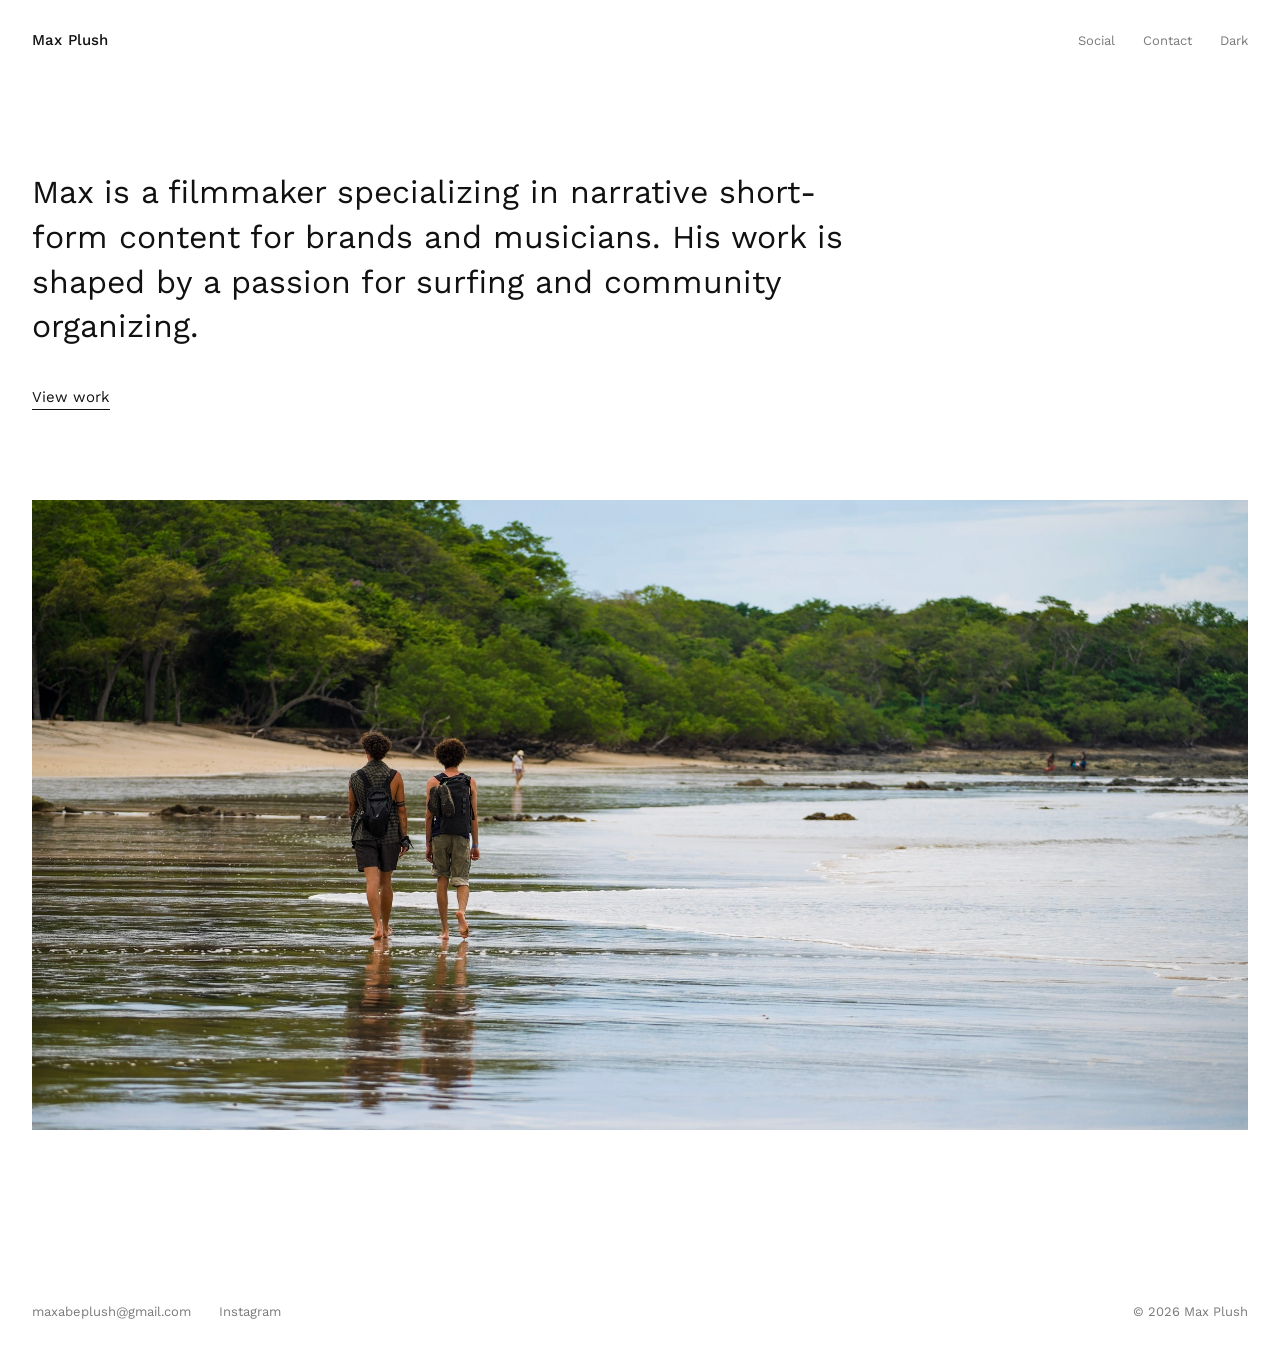
==== index.html @ 2f48f3fd "Add a light/dark toggle Follows the device setting until the visitor picks one, and remembers the ch" ====
<!doctype html>
<html lang="en">
<head>
<meta charset="utf-8">
<meta name="viewport" content="width=device-width, initial-scale=1">
<title>Max Plush — Filmmaker</title>
<meta name="description" content="Max Plush is a filmmaker specializing in narrative short-form content for brands and musicians.">
<meta property="og:title" content="Max Plush — Filmmaker">
<meta property="og:description" content="Narrative short-form social content.">
<meta property="og:image" content="https://maxplushfilms.com/images/social/home.jpg">
<link rel="preconnect" href="https://fonts.googleapis.com">
<link rel="preconnect" href="https://fonts.gstatic.com" crossorigin>
<link href="https://fonts.googleapis.com/css2?family=Work+Sans:wght@400;500&amp;display=swap" rel="stylesheet">
<link rel="stylesheet" href="styles.css">
<script>try{var t=localStorage.getItem("theme");if(t)document.documentElement.dataset.theme=t}catch(e){}</script>
</head>
<body>

<header class="site-header">
<a class="logo" href="index.html">Max Plush</a>
<nav class="site-nav">
<a href="social.html">Social</a>
<a href="mailto:maxabeplush@gmail.com">Contact</a>
<button class="theme-toggle" type="button">Dark</button>
</nav>
</header>

<main class="wrap">
<div class="home">
<p class="bio">Max is a filmmaker specializing in narrative short-form content for brands and musicians. His work is shaped by a passion for surfing and community organizing.</p>
<a class="cta" href="social.html">View work</a>

<div class="home-image">
<img src="images/social/home.jpg" alt="Two friends with backpacks walking barefoot along a wet beach toward a jungle shoreline">
</div>
</div>
</main>

<footer class="site-footer">
<a href="mailto:maxabeplush@gmail.com">maxabeplush@gmail.com</a>
<a href="https://www.instagram.com/maxplushfilms/">Instagram</a>
<span class="copy">© 2026 Max Plush</span>
</footer>

<script src="theme.js"></script>
</body>
</html>
---- styles.css ----
:root {
  --bg: #fff;
  --fg: #111;
  --muted: #7a7a7a;
  --line: #ebebeb;
  --tile: #111;
  --gap: 8px;
  --pad: 32px;
  color-scheme: light;
}

/* Dark theme: follows the device setting unless the visitor picked light,
   or applies when they picked dark (theme.js sets data-theme). */
@media (prefers-color-scheme: dark) {
  :root:not([data-theme="light"]) {
    --bg: #0f0f0f;
    --fg: #ececec;
    --muted: #8c8c8c;
    --line: #262626;
    --tile: #1c1c1c;
    color-scheme: dark;
  }
}
:root[data-theme="dark"] {
  --bg: #0f0f0f;
  --fg: #ececec;
  --muted: #8c8c8c;
  --line: #262626;
  --tile: #1c1c1c;
  color-scheme: dark;
}

/* Logos that need a different version or backing in each theme. */
.only-dark { display: none !important; }
@media (prefers-color-scheme: dark) {
  :root:not([data-theme="light"]) .only-dark { display: inline !important; }
  :root:not([data-theme="light"]) .only-light { display: none !important; }
  :root:not([data-theme="light"]) .client img.mark { background: #fff; padding: 6px; }
}
:root[data-theme="dark"] .only-dark { display: inline !important; }
:root[data-theme="dark"] .only-light { display: none !important; }
:root[data-theme="dark"] .client img.mark { background: #fff; padding: 6px; }

.theme-toggle {
  padding: 0;
  border: 0;
  background: none;
  font: inherit;
  color: var(--muted);
  cursor: pointer;
}
.theme-toggle:hover { color: var(--fg); }

* { box-sizing: border-box; }

html { -webkit-text-size-adjust: 100%; }

body {
  margin: 0;
  background: var(--bg);
  color: var(--fg);
  font: 400 15px/1.6 'Work Sans', system-ui, sans-serif;
}

a { color: inherit; text-decoration: none; }
a:hover { color: var(--muted); }
p a { text-decoration: underline; text-underline-offset: 3px; text-decoration-color: var(--line); }

img, video { display: block; max-width: 100%; }

h1, p { margin: 0; }

.wrap {
  max-width: 1440px;
  margin: 0 auto;
  padding: 0 var(--pad);
}

/* Header */

.site-header {
  max-width: 1440px;
  margin: 0 auto;
  padding: 28px var(--pad);
  display: flex;
  justify-content: space-between;
  align-items: baseline;
  gap: 24px;
}

.logo { font-weight: 500; letter-spacing: 0.01em; }

.site-nav { display: flex; gap: 28px; font-size: 13px; }
.site-nav a { color: var(--muted); }
.site-nav a:hover,
.site-nav a[aria-current="page"] { color: var(--fg); }

/* Page intros */

.intro {
  padding: 56px 0 40px;
  max-width: 620px;
  display: flex;
  flex-direction: column;
  gap: 12px;
}

.intro h1 { font-size: 28px; font-weight: 400; line-height: 1.25; }
.intro p { color: var(--muted); }

.label {
  font-size: 12px;
  font-weight: 500;
  letter-spacing: 0.1em;
  text-transform: uppercase;
  color: var(--muted);
}
a.label:hover { color: var(--fg); }

.empty-note {
  padding: 96px 24px;
  border: 1px solid var(--line);
  text-align: center;
  color: var(--muted);
}

/* Home */

.home { padding: 10vh 0 48px; }

.home .bio {
  max-width: 820px;
  font-size: clamp(22px, 2.6vw, 32px);
  line-height: 1.4;
}

.home .cta {
  display: inline-block;
  margin-top: 36px;
  font-size: 15px;
  border-bottom: 1px solid var(--fg);
}
.home .cta:hover { border-color: var(--muted); }

.home-image { margin-top: 10vh; }
.home-image img { width: 100%; height: min(70vh, 760px); object-fit: cover; object-position: center 60%; }

/* Social: category cards */

.cards {
  display: grid;
  grid-template-columns: repeat(3, minmax(0, 1fr));
  gap: var(--gap);
}

.card { display: flex; flex-direction: column; gap: 12px; }
.card img { width: 100%; aspect-ratio: 4 / 5; object-fit: cover; transition: opacity 0.2s; }
.card:hover img { opacity: 0.88; }
.card:hover { color: var(--fg); }
.card span { font-size: 15px; }

/* Clips: video tiles on category pages and the Thirty Days calendar */

.clips {
  display: grid;
  grid-template-columns: repeat(4, minmax(0, 1fr));
  gap: var(--gap);
}
.clips.landscape { grid-template-columns: repeat(2, minmax(0, 1fr)); }

.clip,
.day {
  position: relative;
  aspect-ratio: 9 / 16;
  background: var(--tile);
  color: #fff;
  overflow: hidden;
}
.clips.landscape .clip { aspect-ratio: 16 / 9; }
.day { aspect-ratio: 4 / 5; }

.clip img,
.clip video,
.day img,
.day video {
  position: absolute;
  inset: 0;
  width: 100%;
  height: 100%;
  object-fit: cover;
}

.tag {
  position: absolute;
  left: 12px;
  right: 12px;
  bottom: 10px;
  display: flex;
  justify-content: space-between;
  gap: 8px;
  font-size: 12px;
  letter-spacing: 0.04em;
}

.clip,
.day.filled { cursor: pointer; }
.clip .tag,
.day.filled .tag { text-shadow: 0 1px 6px rgba(0, 0, 0, 0.6); }
.clip:hover,
.day.filled:hover { color: #fff; }
.clip:hover img,
.clip:hover video,
.day.filled:hover img,
.day.filled:hover video { opacity: 0.85; }
.day.empty .tag { color: #6e6e6e; }
.day.filled::after {
  content: '';
  position: absolute;
  inset: auto 0 0 0;
  height: 40%;
  background: linear-gradient(transparent, rgba(0, 0, 0, 0.55));
  pointer-events: none;
}
.day.filled .tag { z-index: 1; }

/* Photo sets: one row per group. Each photo's flex-grow is its aspect ratio
   (--r = width / height), so every photo in a row ends up the same height. */

.set-block + .set-block,
.clips:not(:empty) + .set-block { margin-top: 56px; }
.set-block > .label { display: block; margin-bottom: 14px; }
.set-title { margin: 0 0 16px; font-size: 18px; font-weight: 400; }

.client { display: inline-flex; align-items: center; gap: 16px; margin-bottom: 20px; }
.client img { width: 72px; height: 72px; padding: 6px; background: var(--bg); }
.client .set-title { margin: 0; display: flex; align-items: center; gap: 10px; }
.client img.wordmark { width: auto; height: 30px; padding: 0; }
.client img.mark { width: auto; height: 48px; padding: 0; }

.set { display: flex; gap: var(--gap); align-items: flex-start; }
.set + .set { margin-top: var(--gap); }
.set > a { flex: var(--r, 1) 1 0%; min-width: 0; max-width: calc(620px * var(--r, 1)); cursor: zoom-in; }
.set img { width: 100%; height: auto; }
.set > a:hover img { opacity: 0.9; }
.set > a.play { position: relative; cursor: pointer; }
.set > a.play::after {
  content: '▶ Play';
  position: absolute;
  left: 12px;
  bottom: 10px;
  font-size: 12px;
  letter-spacing: 0.04em;
  color: #fff;
  text-shadow: 0 1px 6px rgba(0, 0, 0, 0.6);
}
.set-note { margin-top: 12px; font-size: 13px; color: var(--muted); }
.set-lede { max-width: 560px; margin: -8px 0 16px; color: var(--muted); }
.client + .set-lede { margin-top: -12px; }

/* Hover previews (preview.js): fade the muted clip in once it's playing. */
video.preview {
  position: absolute;
  inset: 0;
  width: 100%;
  height: 100%;
  object-fit: cover;
  opacity: 0;
  transition: opacity 0.25s;
  pointer-events: none;
}
.previewing > video.preview.ready { opacity: 1; }

.calendar {
  display: grid;
  grid-template-columns: repeat(6, minmax(0, 1fr));
  gap: var(--gap);
}

/* Footer */

.site-footer {
  max-width: 1440px;
  margin: 96px auto 0;
  padding: 28px var(--pad) 40px;
  display: flex;
  flex-wrap: wrap;
  gap: 12px 28px;
  font-size: 13px;
  color: var(--muted);
}
.site-footer a:hover { color: var(--fg); }
.site-footer .copy { margin-left: auto; }

/* Lightbox */

.lightbox {
  width: 100vw;
  height: 100dvh;
  max-width: none;
  max-height: none;
  margin: 0;
  padding: 0;
  border: 0;
  background: var(--bg);
}
.lightbox::backdrop { background: transparent; }
.lb-stage { width: 100%; height: 100%; display: grid; place-items: center; padding: 56px; }
.lb-stage img,
.lb-stage video { max-width: 100%; max-height: calc(100dvh - 112px); object-fit: contain; }
.lightbox button {
  position: absolute;
  background: none;
  border: 0;
  padding: 16px 20px;
  font: inherit;
  font-size: 13px;
  color: var(--fg);
  cursor: pointer;
}
.lightbox button:hover { color: var(--muted); }
.lb-close { top: 0; right: 0; }
.lb-prev { left: 0; top: 50%; transform: translateY(-50%); }
.lb-next { right: 0; top: 50%; transform: translateY(-50%); }
.lightbox.single .lb-prev,
.lightbox.single .lb-next { display: none; }

/* Small screens */

@media (max-width: 760px) {
  :root { --pad: 16px; }
  .site-header { padding-top: 20px; padding-bottom: 20px; }
  .intro { padding: 32px 0 28px; }
  .intro h1 { font-size: 24px; }
  .home { padding-top: 6vh; }
  .home-image img { height: 56vh; }
  .cards { grid-template-columns: 1fr; gap: 32px; }
  .clips { grid-template-columns: repeat(2, minmax(0, 1fr)); }
  .clips.landscape { grid-template-columns: 1fr; }
  .set { flex-wrap: wrap; }
  .set > a { flex: 1 1 calc(50% - var(--gap)); max-width: none; }
  .set > a.wide { flex-basis: 100%; }
  .calendar { grid-template-columns: repeat(3, minmax(0, 1fr)); }
  .day .tag { flex-direction: column; gap: 0; font-size: 11px; line-height: 1.4; white-space: nowrap; }
  .site-footer .copy { margin-left: 0; width: 100%; }
  .lb-stage { padding: 48px 8px; }
}
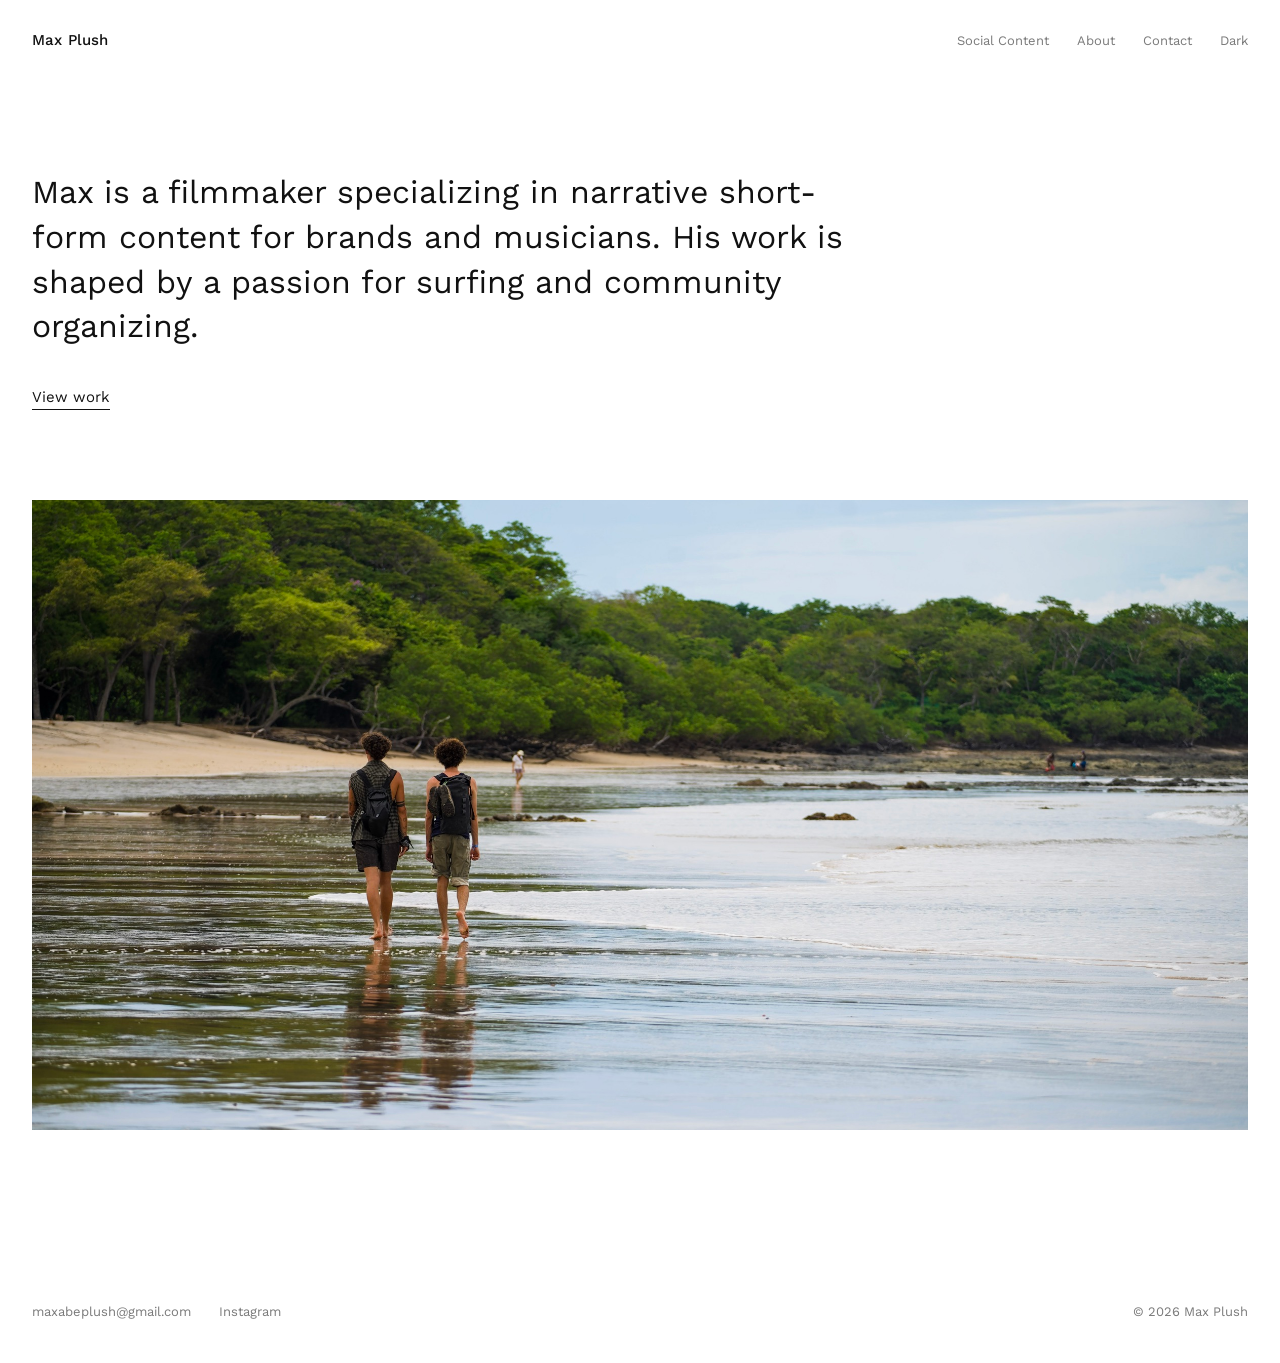
==== commit 30a70387: "Add About and Contact pages; rename Social to Social Content Co-Authored-By: Claude Opus 5.5 <norepl" ====
--- a/index.html
+++ b/index.html
@@ -19,8 +19,9 @@
 <header class="site-header">
 <a class="logo" href="index.html">Max Plush</a>
 <nav class="site-nav">
-<a href="social.html">Social</a>
-<a href="mailto:maxabeplush@gmail.com">Contact</a>
+<a href="social.html">Social Content</a>
+<a href="about.html">About</a>
+<a href="contact.html">Contact</a>
 <button class="theme-toggle" type="button">Dark</button>
 </nav>
 </header>
--- a/styles.css
+++ b/styles.css
@@ -90,7 +90,7 @@
 
 .logo { font-weight: 500; letter-spacing: 0.01em; }
 
-.site-nav { display: flex; gap: 28px; font-size: 13px; }
+.site-nav { display: flex; flex-wrap: wrap; justify-content: flex-end; gap: 8px 28px; font-size: 13px; }
 .site-nav a { color: var(--muted); }
 .site-nav a:hover,
 .site-nav a[aria-current="page"] { color: var(--fg); }
@@ -144,6 +144,35 @@
 
 .home-image { margin-top: 10vh; }
 .home-image img { width: 100%; height: min(70vh, 760px); object-fit: cover; object-position: center 60%; }
+
+/* About */
+
+.about {
+  padding-top: 56px;
+  display: grid;
+  grid-template-columns: repeat(12, minmax(0, 1fr));
+  gap: 24px;
+  align-items: start;
+}
+.about > img { grid-column: span 5; width: 100%; aspect-ratio: 4 / 5; object-fit: cover; }
+.about-text { grid-column: 7 / span 6; display: flex; flex-direction: column; gap: 18px; max-width: 560px; }
+.about-text h1 { margin: 0; }
+.about-text .lead { font-size: 26px; line-height: 1.35; }
+
+/* Contact */
+
+.contact { padding: 10vh 0 24px; }
+.contact h1 { font-size: clamp(40px, 6vw, 72px); font-weight: 400; line-height: 1.05; margin-bottom: 48px; }
+.contact-links { list-style: none; margin: 0; padding: 0; max-width: 720px; border-top: 1px solid var(--line); }
+.contact-links li { border-bottom: 1px solid var(--line); }
+.contact-links a {
+  display: grid;
+  grid-template-columns: 120px 1fr;
+  gap: 16px;
+  align-items: baseline;
+  padding: 20px 0;
+  font-size: 18px;
+}
 
 /* Social: category cards */
 
@@ -328,12 +357,15 @@
 
 @media (max-width: 760px) {
   :root { --pad: 16px; }
-  .site-header { padding-top: 20px; padding-bottom: 20px; }
+  .site-header { padding-top: 20px; padding-bottom: 20px; flex-direction: column; gap: 10px; }
+  .site-nav { justify-content: flex-start; gap: 8px 20px; }
   .intro { padding: 32px 0 28px; }
   .intro h1 { font-size: 24px; }
   .home { padding-top: 6vh; }
   .home-image img { height: 56vh; }
   .cards { grid-template-columns: 1fr; gap: 32px; }
+  .about { display: flex; flex-direction: column; gap: 32px; padding-top: 32px; }
+  .contact-links a { grid-template-columns: 1fr; gap: 4px; font-size: 16px; }
   .clips { grid-template-columns: repeat(2, minmax(0, 1fr)); }
   .clips.landscape { grid-template-columns: 1fr; }
   .set { flex-wrap: wrap; }
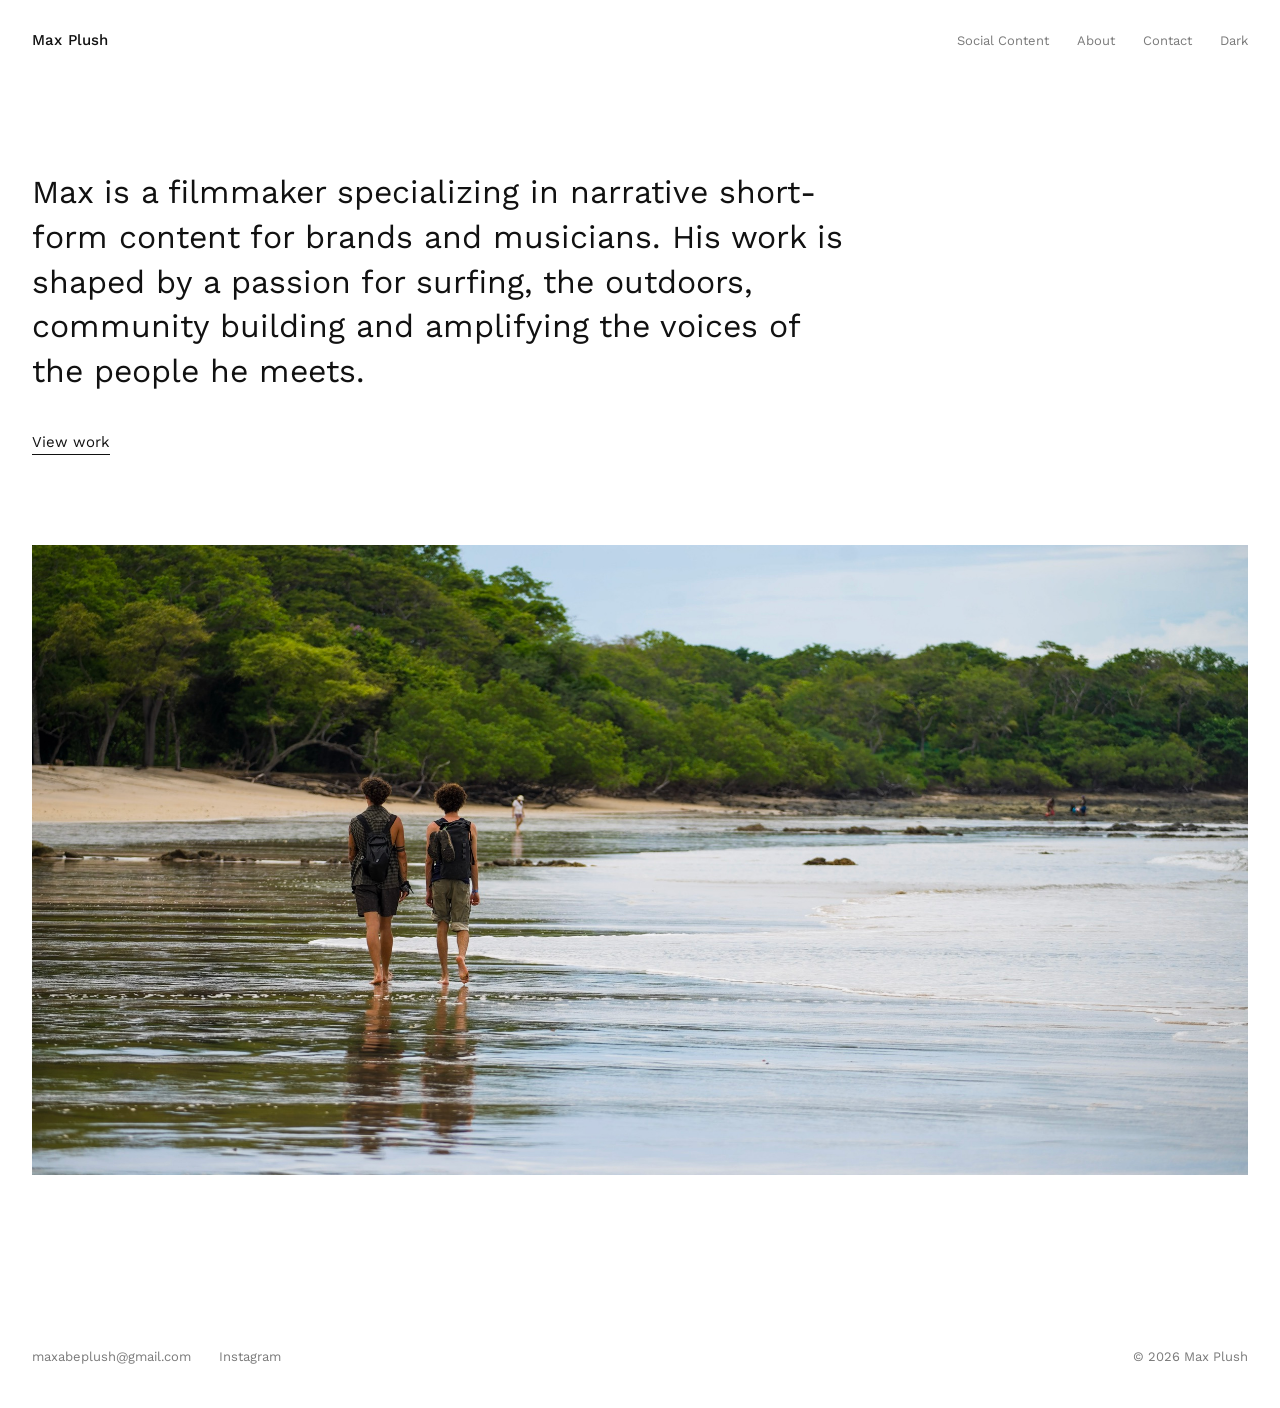
==== commit 03a6e8c9: "Expand home and About bios; add Clearlake and Claremont Co-Authored-By: Claude Opus 5.5 <noreply@ant" ====
--- a/index.html
+++ b/index.html
@@ -28,7 +28,7 @@
 
 <main class="wrap">
 <div class="home">
-<p class="bio">Max is a filmmaker specializing in narrative short-form content for brands and musicians. His work is shaped by a passion for surfing and community organizing.</p>
+<p class="bio">Max is a filmmaker specializing in narrative short-form content for brands and musicians. His work is shaped by a passion for surfing, the outdoors, community building and amplifying the voices of the people he meets.</p>
 <a class="cta" href="social.html">View work</a>
 
 <div class="home-image">
--- a/styles.css
+++ b/styles.css
@@ -148,16 +148,16 @@
 /* About */
 
 .about {
-  padding-top: 56px;
+  padding-top: 48px;
   display: grid;
   grid-template-columns: repeat(12, minmax(0, 1fr));
   gap: 24px;
-  align-items: start;
+  align-items: center;
 }
 .about > img { grid-column: span 5; width: 100%; aspect-ratio: 4 / 5; object-fit: cover; }
-.about-text { grid-column: 7 / span 6; display: flex; flex-direction: column; gap: 18px; max-width: 560px; }
-.about-text h1 { margin: 0; }
-.about-text .lead { font-size: 26px; line-height: 1.35; }
+.about-text { grid-column: 7 / span 6; display: flex; flex-direction: column; gap: 16px; max-width: 600px; }
+.about-text .lead { margin: 0 0 8px; font-size: 24px; font-weight: 400; line-height: 1.3; }
+.about-text p:last-child { margin-top: 8px; }
 
 /* Contact */
 
@@ -266,6 +266,26 @@
 .client img.wordmark { width: auto; height: 30px; padding: 0; }
 .client img.mark { width: auto; height: 48px; padding: 0; }
 
+/* Two client sections side by side. Subgrid lines up their title, optional
+   description and video rows so both videos start at the same height. */
+.set-block + .pair,
+.pair + .set-block { margin-top: 56px; }
+.pair {
+  display: grid;
+  grid-template-columns: repeat(2, minmax(0, 1fr));
+  column-gap: 24px;
+}
+.pair > .set-block {
+  margin-top: 0;
+  display: grid;
+  grid-row: span 3;
+  grid-template-rows: subgrid;
+  align-content: start;
+}
+.pair > .set-block > .client { grid-row: 1; align-self: start; min-height: 48px; }
+.pair > .set-block > .set-lede { grid-row: 2; }
+.pair > .set-block > .set { grid-row: 3; }
+
 .set { display: flex; gap: var(--gap); align-items: flex-start; }
 .set + .set { margin-top: var(--gap); }
 .set > a { flex: var(--r, 1) 1 0%; min-width: 0; max-width: calc(620px * var(--r, 1)); cursor: zoom-in; }
@@ -368,6 +388,9 @@
   .contact-links a { grid-template-columns: 1fr; gap: 4px; font-size: 16px; }
   .clips { grid-template-columns: repeat(2, minmax(0, 1fr)); }
   .clips.landscape { grid-template-columns: 1fr; }
+  .pair { grid-template-columns: 1fr; }
+  .pair > .set-block { display: block; }
+  .pair > .set-block + .set-block { margin-top: 56px; }
   .set { flex-wrap: wrap; }
   .set > a { flex: 1 1 calc(50% - var(--gap)); max-width: none; }
   .set > a.wide { flex-basis: 100%; }
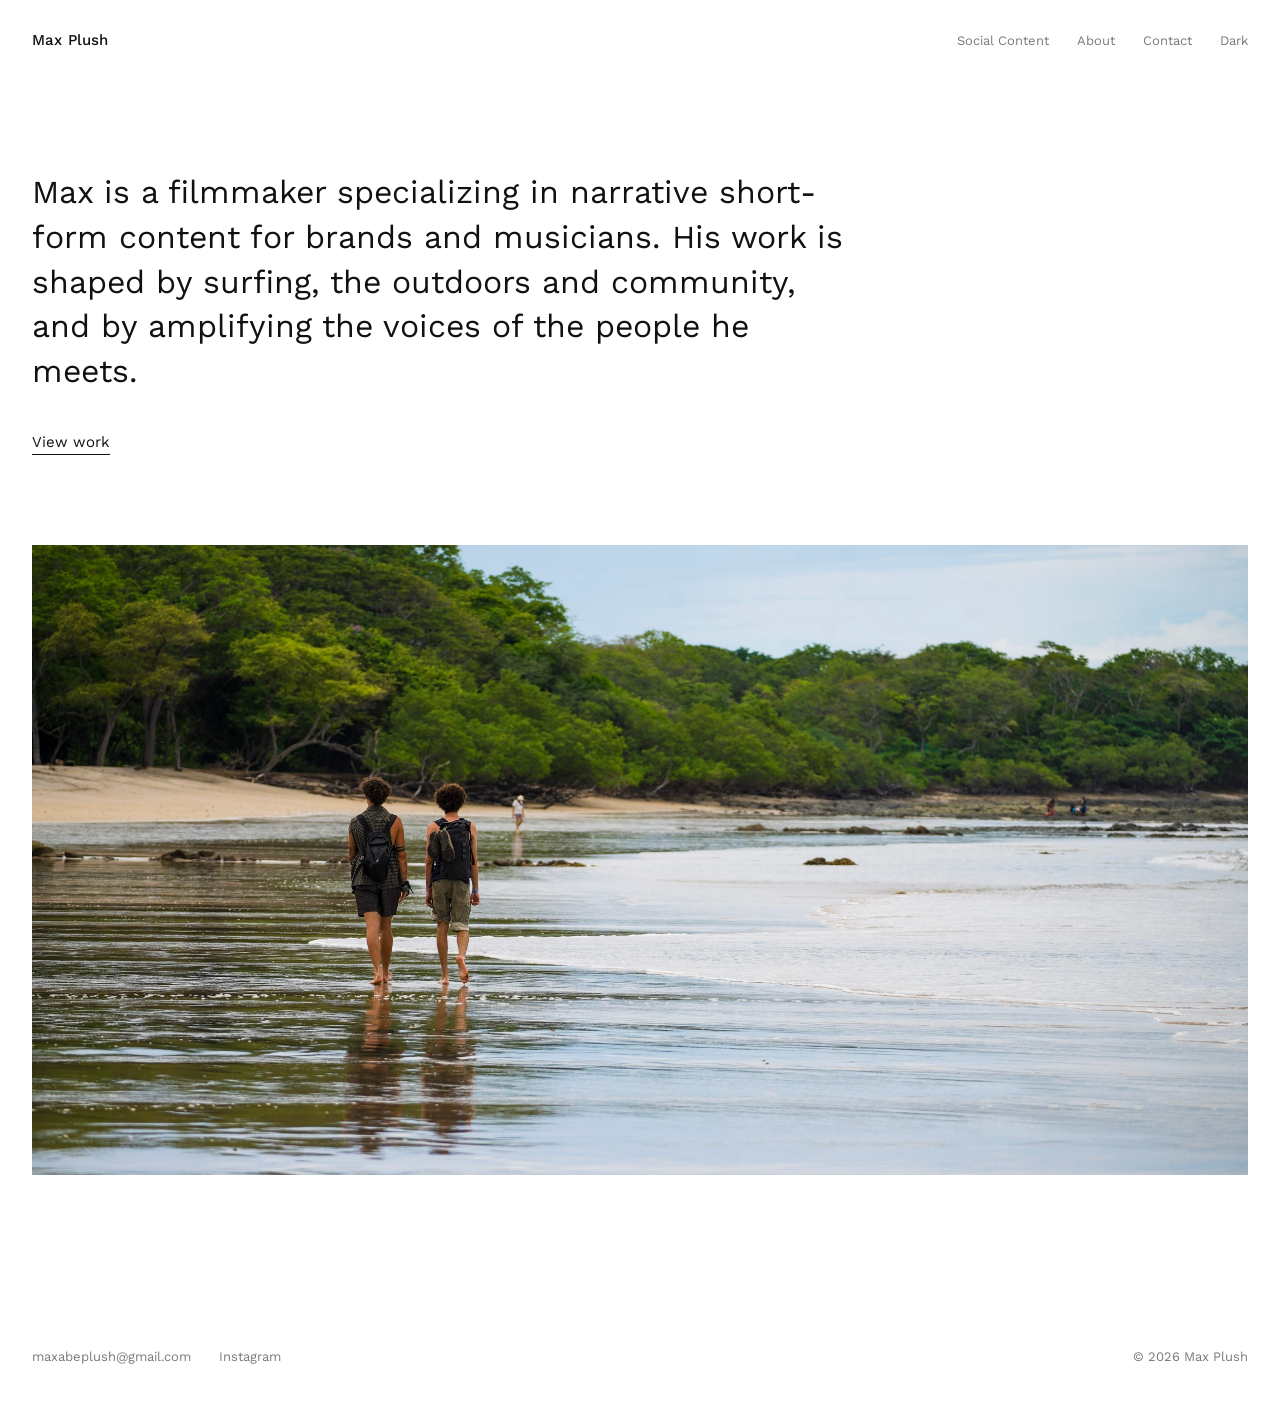
==== commit 481002af: "Add Soleil to Interviews and Thirty Days days 9–10; tighten home bio Simplify .gitignore now that ra" ====
--- a/index.html
+++ b/index.html
@@ -28,7 +28,7 @@
 
 <main class="wrap">
 <div class="home">
-<p class="bio">Max is a filmmaker specializing in narrative short-form content for brands and musicians. His work is shaped by a passion for surfing, the outdoors, community building and amplifying the voices of the people he meets.</p>
+<p class="bio">Max is a filmmaker specializing in narrative short-form content for brands and musicians. His work is shaped by surfing, the outdoors and community, and by amplifying the voices of the people he meets.</p>
 <a class="cta" href="social.html">View work</a>
 
 <div class="home-image">
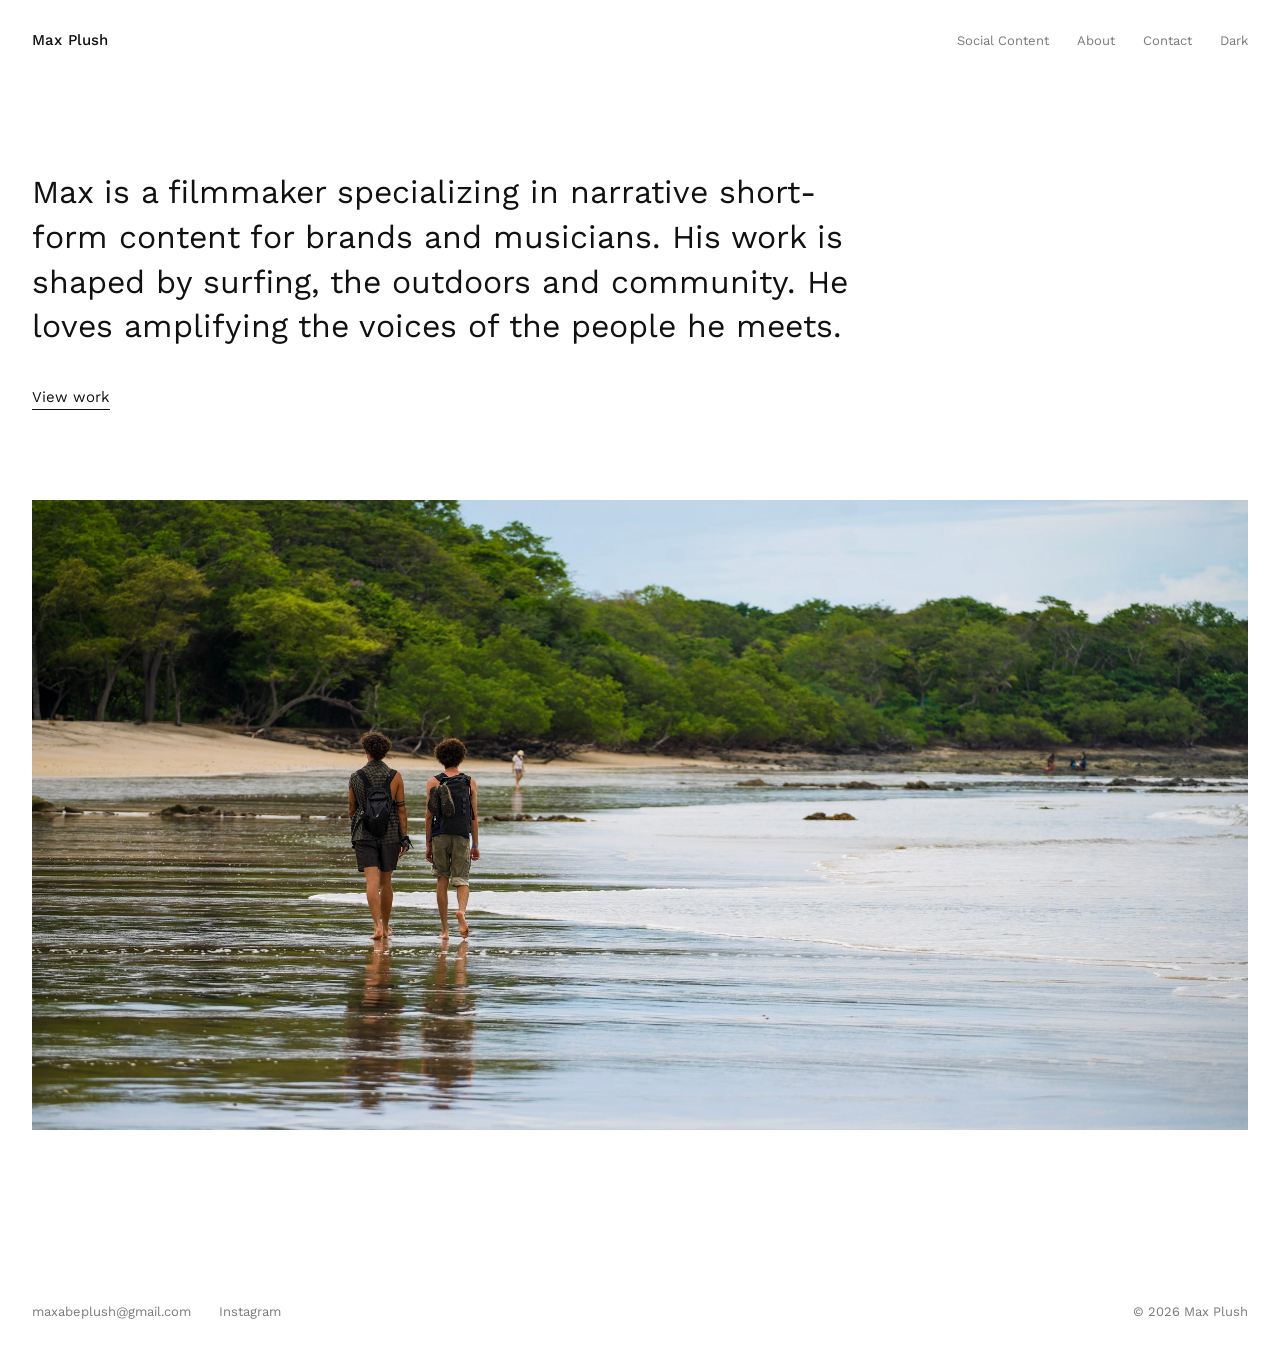
==== commit bd4cc765: "Split the home bio's second sentence Co-Authored-By: Claude Opus 5.5 <noreply@anthropic.com>" ====
--- a/index.html
+++ b/index.html
@@ -28,7 +28,7 @@
 
 <main class="wrap">
 <div class="home">
-<p class="bio">Max is a filmmaker specializing in narrative short-form content for brands and musicians. His work is shaped by surfing, the outdoors and community, and by amplifying the voices of the people he meets.</p>
+<p class="bio">Max is a filmmaker specializing in narrative short-form content for brands and musicians. His work is shaped by surfing, the outdoors and community. He loves amplifying the voices of the people he meets.</p>
 <a class="cta" href="social.html">View work</a>
 
 <div class="home-image">
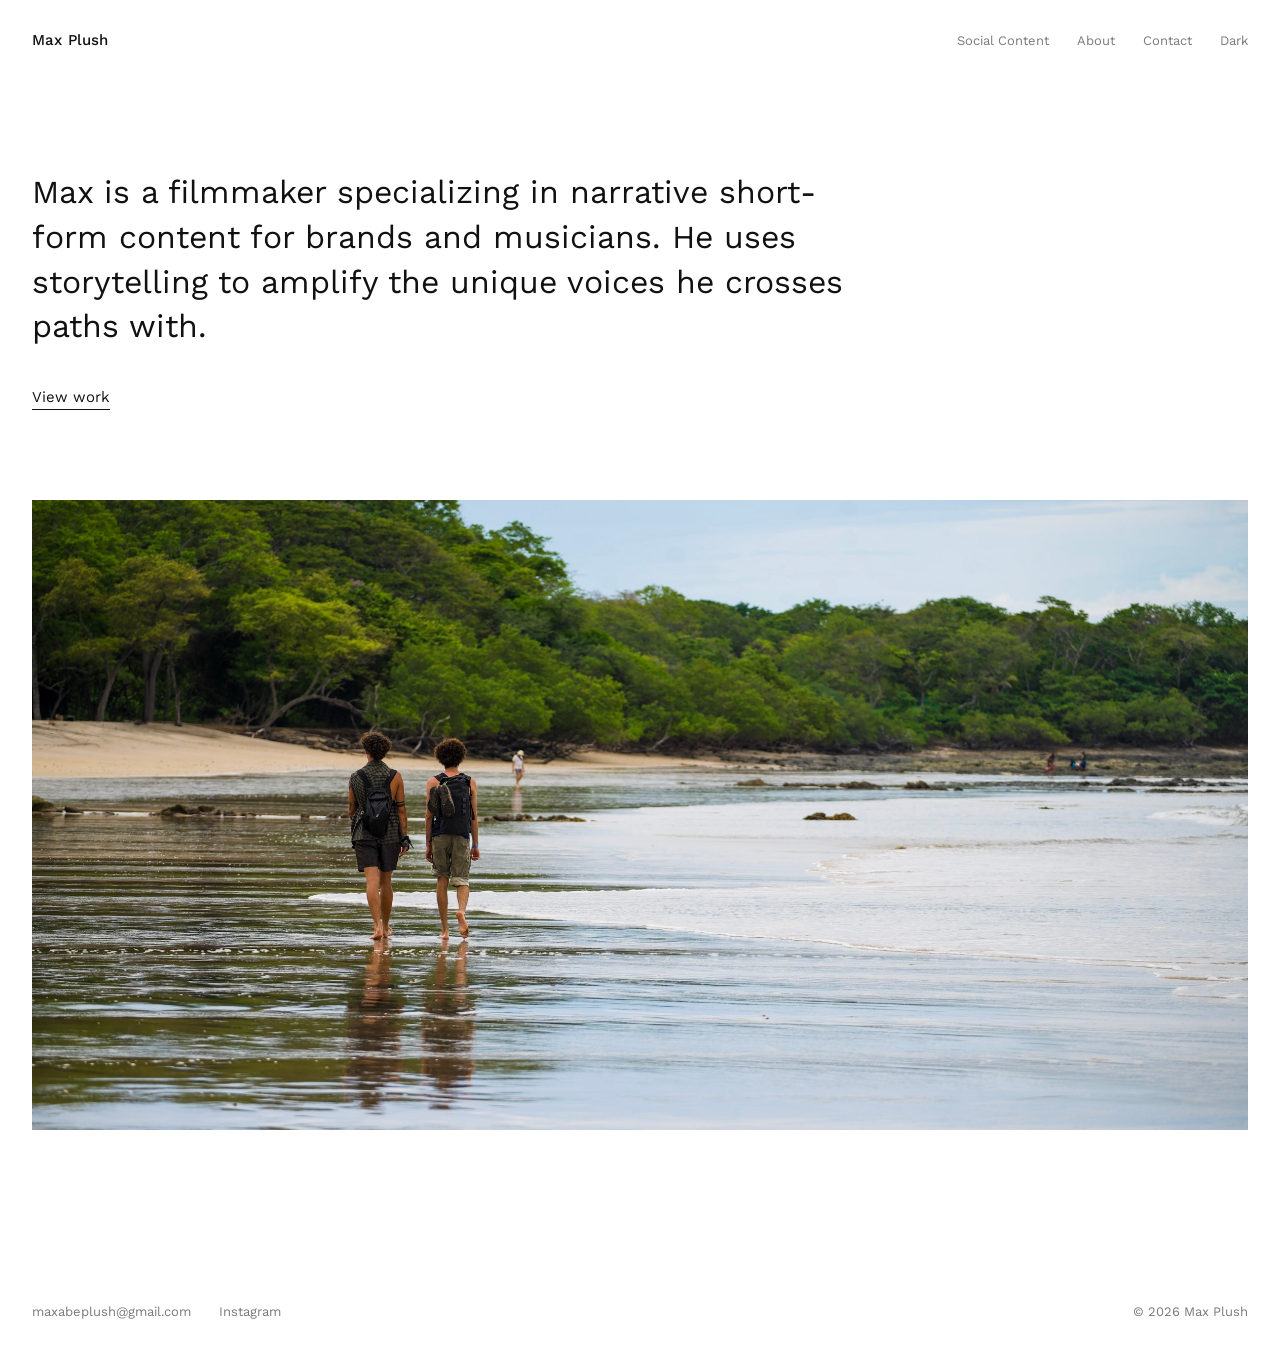
==== commit a72cfb66: "Shorten the home bio Co-Authored-By: Claude Opus 5.5 <noreply@anthropic.com>" ====
--- a/index.html
+++ b/index.html
@@ -28,7 +28,7 @@
 
 <main class="wrap">
 <div class="home">
-<p class="bio">Max is a filmmaker specializing in narrative short-form content for brands and musicians. His work is shaped by surfing, the outdoors and community. He loves amplifying the voices of the people he meets.</p>
+<p class="bio">Max is a filmmaker specializing in narrative short-form content for brands and musicians. He uses storytelling to amplify the unique voices he crosses paths with.</p>
 <a class="cta" href="social.html">View work</a>
 
 <div class="home-image">
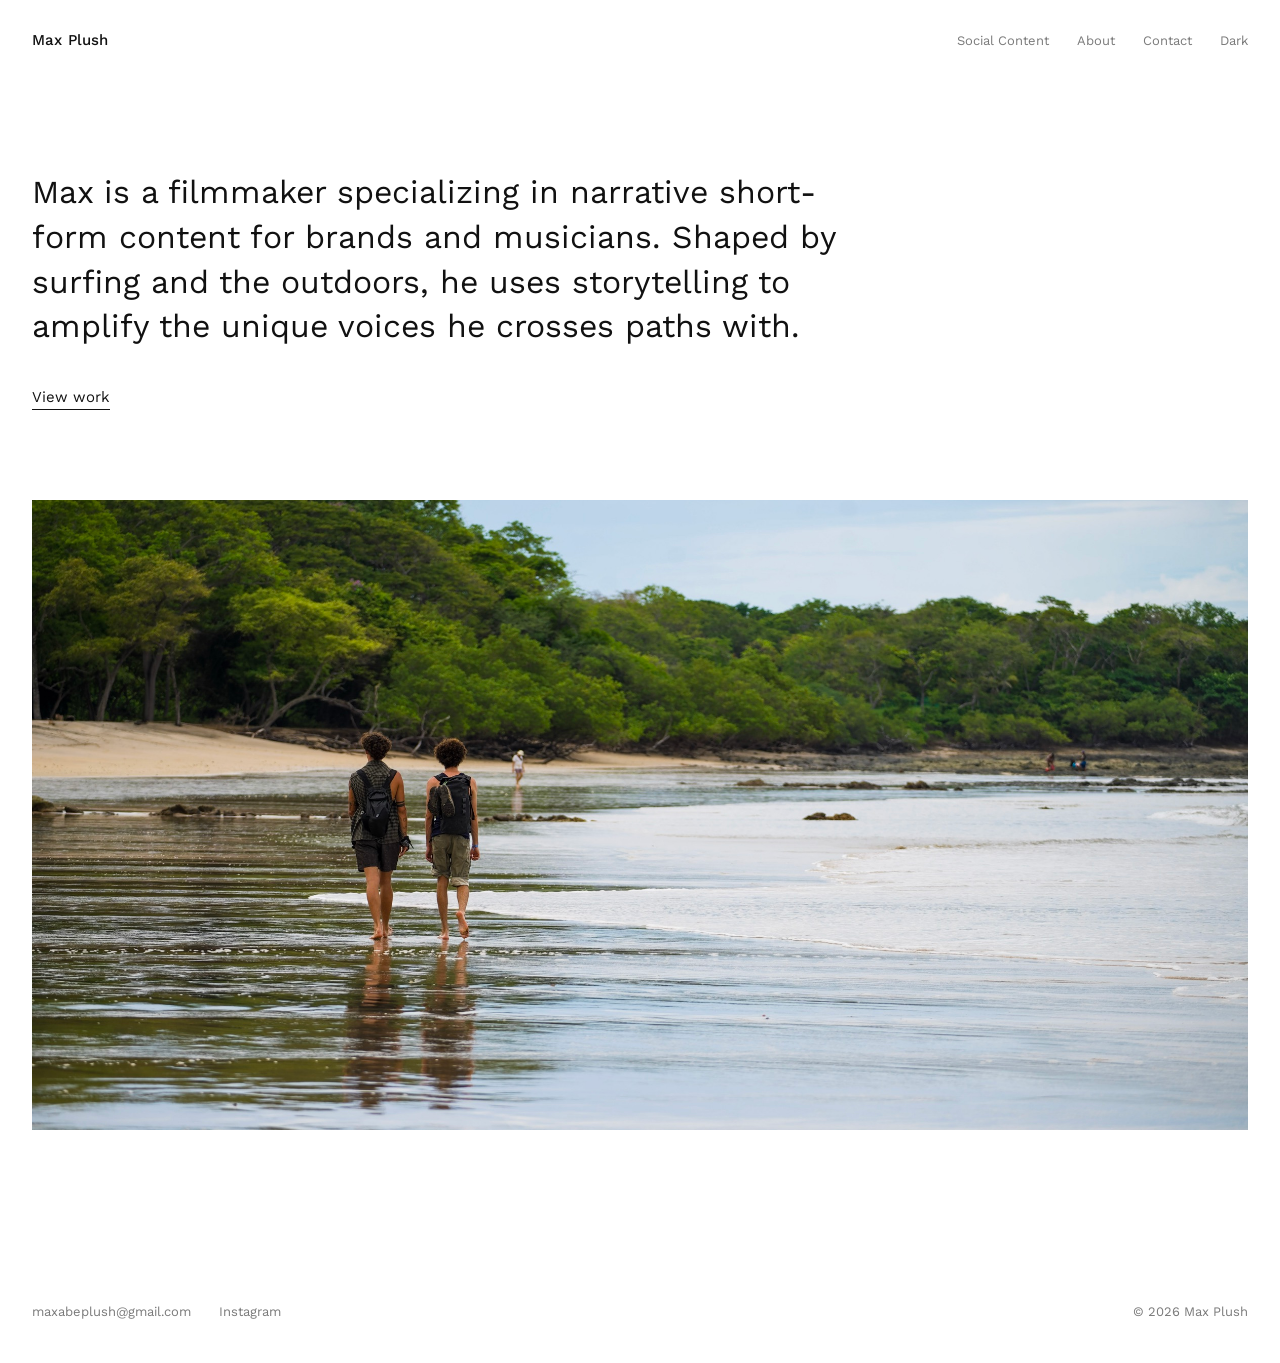
==== commit 62e6a9c0: "Bring surfing and the outdoors back into the home bio Co-Authored-By: Claude Opus 5.5 <noreply@anthr" ====
--- a/index.html
+++ b/index.html
@@ -28,7 +28,7 @@
 
 <main class="wrap">
 <div class="home">
-<p class="bio">Max is a filmmaker specializing in narrative short-form content for brands and musicians. He uses storytelling to amplify the unique voices he crosses paths with.</p>
+<p class="bio">Max is a filmmaker specializing in narrative short-form content for brands and musicians. Shaped by surfing and the outdoors, he uses storytelling to amplify the unique voices he crosses paths with.</p>
 <a class="cta" href="social.html">View work</a>
 
 <div class="home-image">
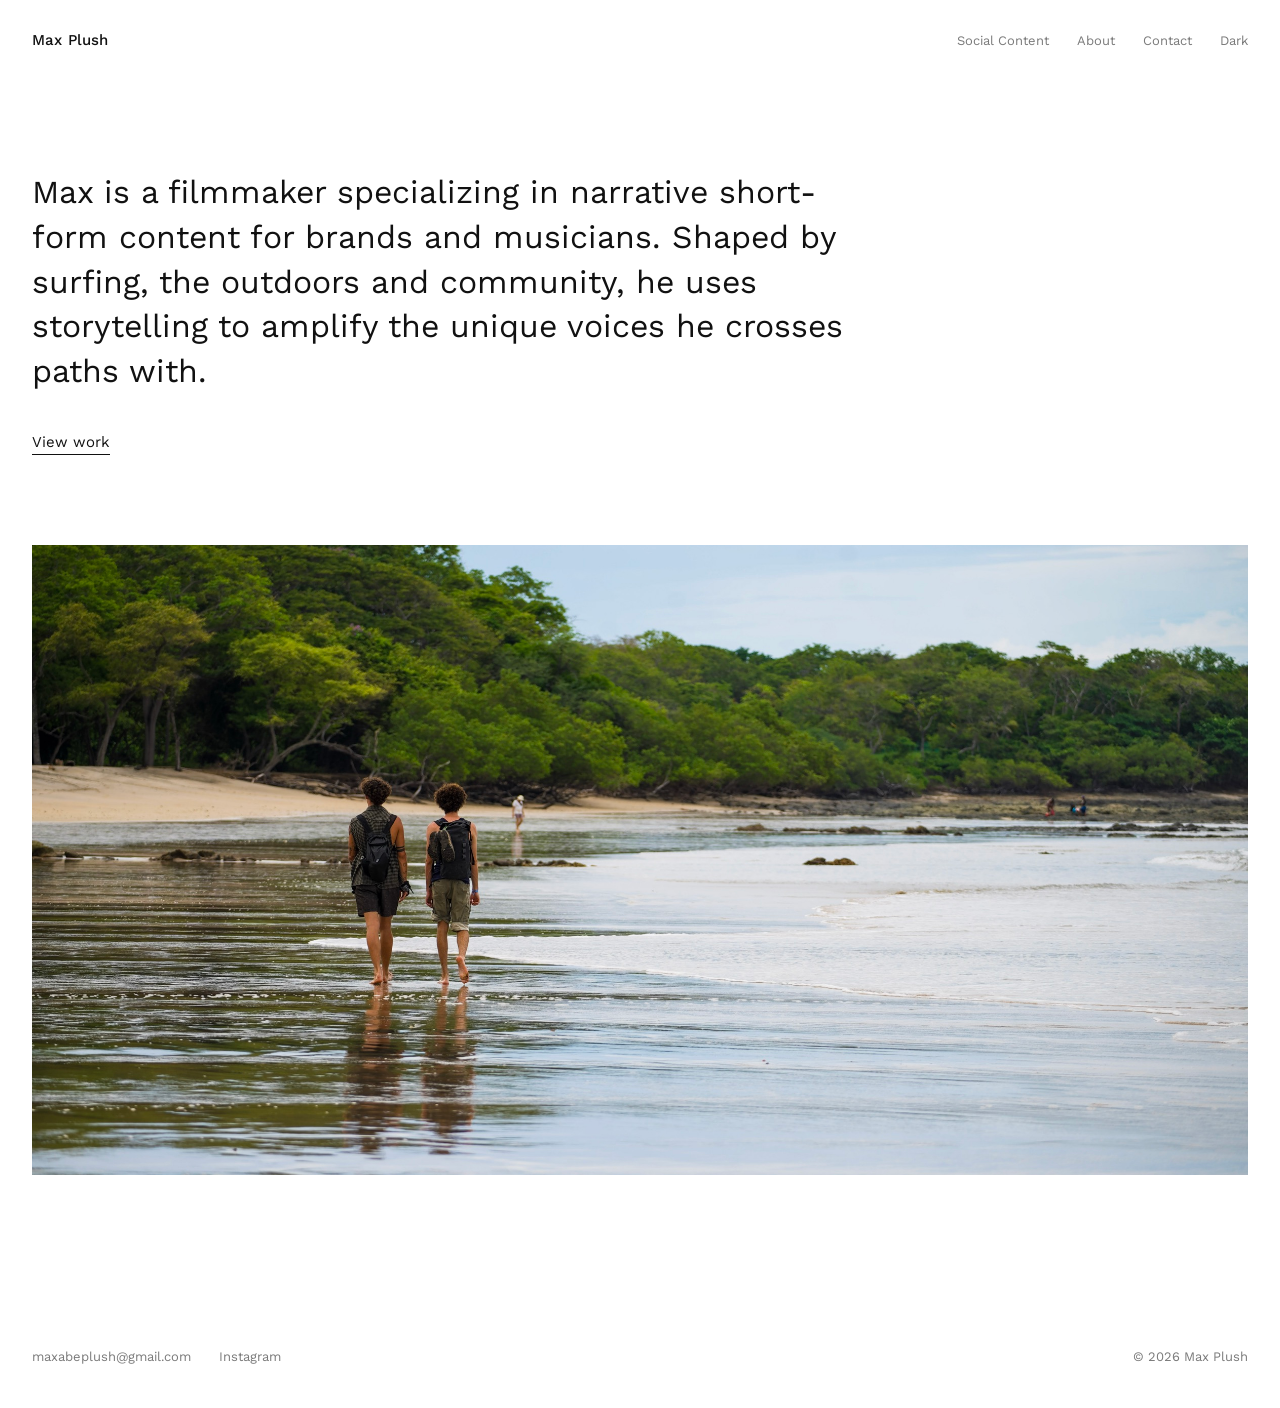
==== commit a695feed: "Add community back to the home bio Co-Authored-By: Claude Opus 5.5 <noreply@anthropic.com>" ====
--- a/index.html
+++ b/index.html
@@ -28,7 +28,7 @@
 
 <main class="wrap">
 <div class="home">
-<p class="bio">Max is a filmmaker specializing in narrative short-form content for brands and musicians. Shaped by surfing and the outdoors, he uses storytelling to amplify the unique voices he crosses paths with.</p>
+<p class="bio">Max is a filmmaker specializing in narrative short-form content for brands and musicians. Shaped by surfing, the outdoors and community, he uses storytelling to amplify the unique voices he crosses paths with.</p>
 <a class="cta" href="social.html">View work</a>
 
 <div class="home-image">
